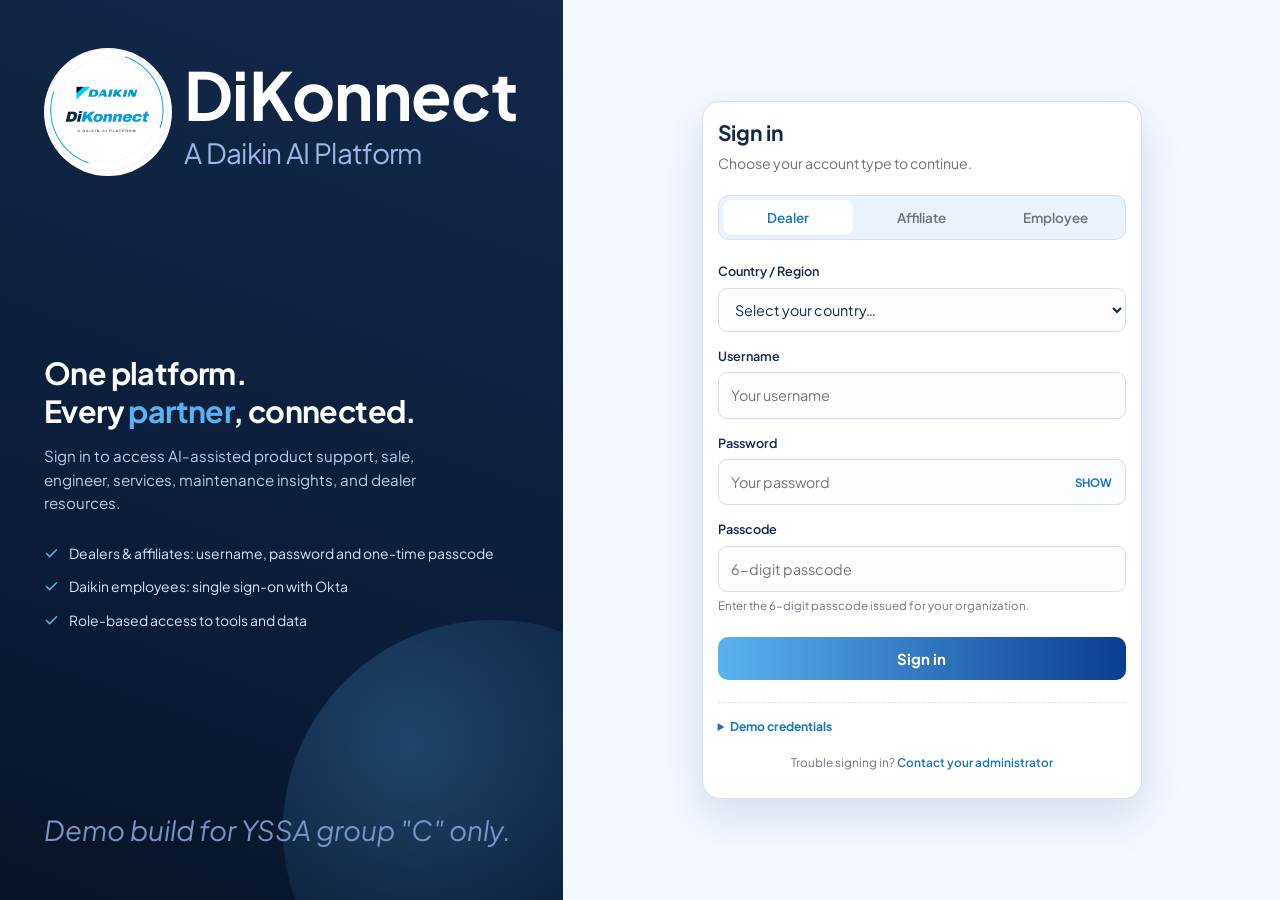
==== main.html @ e2aa7050 "init init" ====
<!DOCTYPE html>
<html lang="en">
<head>
<meta charset="UTF-8">
<meta name="viewport" content="width=device-width, initial-scale=1.0">
<title>DiKonnect — A Daikin AI Platform</title>
<link rel="stylesheet" href="css/main.css">
<link rel="manifest" href="manifest.json">
<meta name="theme-color" content="#13284A">
<link rel="apple-touch-icon" href="icons/icon-192.png">
</head>
<body>

<header class="navbar">
  <div class="nav-inner">

    <!-- logo + name, left -->
    <div class="brand">
      <img class="mark" src="sources/img/logo.png" alt="DiKonnect logo" width="36" height="36">
      <div class="txt">DiKonnect<span>A Daikin AI Platform</span></div>
    </div>

    <!-- menu -->
    <nav class="tabs" id="tabNav">
      <button data-view="dialogue" class="active">
        <svg width="17" height="17" viewBox="0 0 24 24" fill="none"><path d="M4 5h16v11H8l-4 4V5Z" stroke="currentColor" stroke-width="1.7" stroke-linejoin="round"/><path d="M8 9.5h8M8 12.5h5" stroke="currentColor" stroke-width="1.5" stroke-linecap="round"/></svg>
        Dialogue
      </button>
      <button data-view="pichon">
        <svg width="17" height="17" viewBox="0 0 24 24" fill="none"><rect x="5" y="7" width="14" height="11" rx="3" stroke="currentColor" stroke-width="1.7"/><path d="M12 4v3M9.5 12h.01M14.5 12h.01M9.5 15h5" stroke="currentColor" stroke-width="1.7" stroke-linecap="round"/></svg>
        Pichon-kun
      </button>
      <button data-view="compare">
        <svg width="17" height="17" viewBox="0 0 24 24" fill="none"><path d="M9 4v16M4 8h10M4 12h10M4 16h10M18 6l3 3-3 3" stroke="currentColor" stroke-width="1.7" stroke-linecap="round" stroke-linejoin="round"/></svg>
        DiCompare
      </button>
      <button data-view="daifind" class="emp-only">
        <svg width="17" height="17" viewBox="0 0 24 24" fill="none"><circle cx="10.5" cy="10.5" r="6" stroke="currentColor" stroke-width="1.8"/><path d="M19.5 19.5 15 15" stroke="currentColor" stroke-width="1.8" stroke-linecap="round"/></svg>
        DiFind
      </button>
      <button data-view="dashboard" class="emp-only">
        <svg width="17" height="17" viewBox="0 0 24 24" fill="none"><path d="M4 20V10M12 20V4M20 20v-7" stroke="currentColor" stroke-width="1.9" stroke-linecap="round"/></svg>
        Dashboard
      </button>
      <button data-view="report" class="emp-only">
        <svg width="17" height="17" viewBox="0 0 24 24" fill="none"><path d="M6 3h9l4 4v14H6V3Z" stroke="currentColor" stroke-width="1.7" stroke-linejoin="round"/><path d="M9 12h7M9 16h7M9 8h3" stroke="currentColor" stroke-width="1.5" stroke-linecap="round"/></svg>
        Report
      </button>
      <!-- mobile only: logout lives inside the menu -->
      <button type="button" class="menu-logout" id="menuLogoutBtn">
        <svg width="17" height="17" viewBox="0 0 24 24" fill="none"><path d="M15 12H4m0 0 3.5-3.5M4 12l3.5 3.5M10 4h8a2 2 0 0 1 2 2v12a2 2 0 0 1-2 2h-8" stroke="currentColor" stroke-width="1.8" stroke-linecap="round" stroke-linejoin="round"/></svg>
        Log out
      </button>
    </nav>

    <!-- profile, right -->
    <div class="nav-user">
      <div class="avatar" aria-hidden="true">
        <svg width="18" height="18" viewBox="0 0 24 24" fill="none"><circle cx="12" cy="8.2" r="3.4" stroke="currentColor" stroke-width="1.8"/><path d="M5.4 19.4c.9-3.1 3.5-4.8 6.6-4.8s5.7 1.7 6.6 4.8" stroke="currentColor" stroke-width="1.8" stroke-linecap="round"/></svg>
      </div>
      <div class="user-meta">
        <span class="user-name" id="userName">Guest</span>
        <span class="user-role" id="userRole">Not signed in</span>
      </div>
      <button type="button" class="logout-btn" id="logoutBtn">Log out</button>
      <button type="button" class="nav-toggle" id="navToggle" aria-label="Toggle menu" aria-expanded="false">
        <svg width="21" height="21" viewBox="0 0 24 24" fill="none"><path d="M4 7h16M4 12h16M4 17h16" stroke="currentColor" stroke-width="2" stroke-linecap="round"/></svg>
      </button>
    </div>

  </div>
</header>

<div class="app">
  <main>

    <!-- ============ 1. DEALER DIALOGUE ============ -->
    <section class="view active" id="view-dialogue">
      <div class="topline">
        <span class="eyebrow-black">DIKONNECT · COMMUNITY</span>
        <div class="grad-strip"></div>
      </div>
      <div class="title-row"><div class="badge"></div><h1>Dialogue</h1></div>
      <p class="intro">A dedicated communication platform where Daikin virtually connect: ask questions, share ideas and experiences, post photos and documents, answer each other — and search previous discussions before asking again. Practical knowledge stays in the platform, not locked inside individual businesses.</p>

      <div class="ask-bar">
        <button type="button" class="ask-toggle" id="askToggle" aria-expanded="false" aria-controls="askPanel">
          <span class="tgl-icon"><svg width="15" height="15" viewBox="0 0 24 24" fill="none"><path d="M12 5v14M5 12h14" stroke="currentColor" stroke-width="2.2" stroke-linecap="round"/></svg></span>
          <span id="askToggleLabel">Ask the community</span>
        </button>
      </div>

      <div class="panel ask-panel" id="askPanel">
          <h2>Ask the community</h2>
          <p class="lede">Your question is posted to all Daikin on the platform.</p>
          <form id="askForm">
            <label for="postingAs">Posting as</label>
            <input type="text" id="postingAs" value="Guest" disabled>

            <label for="askCat">Category</label>
            <select id="askCat">
              <option>Installation</option>
              <option>Service &amp; Errors</option>
              <option>Parts &amp; Piping</option>
              <option>General</option>
            </select>

            <label for="askTitle">Question title</label>
            <input type="text" id="askTitle" placeholder="e.g. Unusual installation issue on…" required>

            <label for="askBody">Details</label>
            <textarea id="askBody" placeholder="Describe the situation — who have seen something similar can respond."></textarea>

            <label for="askImage">Attach a photo (optional)</label>
            <div class="file-row">
              <img id="askPreview" class="thumb-preview" alt="">
              <input type="file" id="askImage" accept="image/*">
              <button type="button" id="askClear" class="clear-img">remove</button>
            </div>

            <button type="submit" class="primary">
              <svg width="16" height="16" viewBox="0 0 24 24" fill="none"><path d="M21 3 10 14M21 3l-7 18-3.5-7L3 10.5 21 3Z" stroke="currentColor" stroke-width="1.8" stroke-linejoin="round"/></svg>
              Post to Dialogue
            </button>
          </form>
      </div>

      <div class="panel">
        <h2>Discussions</h2>
        <p class="lede">Search previous discussions first — your question may already be answered.</p>
        <div class="dlg-toolbar">
          <div class="dlg-search">
            <svg width="15" height="15" viewBox="0 0 24 24" fill="none"><circle cx="10.5" cy="10.5" r="6" stroke="currentColor" stroke-width="1.8"/><path d="M19.5 19.5 15 15" stroke="currentColor" stroke-width="1.8" stroke-linecap="round"/></svg>
            <input type="text" id="dlgSearch" placeholder="Search previous discussions…">
          </div>
          <div class="filters" id="dlgFilters"></div>
        </div>
        <div class="threads" id="dlgThreads"></div>
      </div>
    </section>

    <!-- ============ 2. PICHON-KUN ============ -->
    <section class="view" id="view-pichon">
      <div class="topline">
        <span class="eyebrow-black">DIKONNECT · AI CHATBOT (HVAC)</span>
        <div class="grad-strip"></div>
      </div>
      <div class="title-row"><div class="badge"></div><h1>Pichon-kun — AI CHATBOT (HVAC)</h1></div>
      <!--<p class="intro">An AI chatbot designed specifically for Daikin products and HVAC questions. Unlike a general chatbot, Pichon-kun answers from Daikin's approved technical information — in simple English or your local language. Photos, model plates and error-code images as inputs are planned for future development.</p>-->
		<!--<p class="intro"><b>Connected sources</b> : Engineering Data books, Installation manuals, Service manuals &amp; fault-code procedures<br/><i>in simple English or your local language. Photos, model plates and error-code</i></p>-->
      <!--<div class="panel">
        <h2>Connected sources</h2>
        <p class="lede">Answers are grounded in the Daikin technical database.</p>
        <ul class="source-list">
          <li><svg width="15" height="15" viewBox="0 0 24 24" fill="none"><path d="M6 3h9l4 4v14H6V3Z" stroke="currentColor" stroke-width="1.7" stroke-linejoin="round"/></svg>Engineering Data books</li>
          <li><svg width="15" height="15" viewBox="0 0 24 24" fill="none"><path d="M6 3h9l4 4v14H6V3Z" stroke="currentColor" stroke-width="1.7" stroke-linejoin="round"/></svg>Installation manuals</li>
          <li><svg width="15" height="15" viewBox="0 0 24 24" fill="none"><path d="M6 3h9l4 4v14H6V3Z" stroke="currentColor" stroke-width="1.7" stroke-linejoin="round"/></svg>Service manuals &amp; fault-code procedures</li>
        </ul>
      </div>-->

      <!-- chat box: full width on desktop, unchanged on mobile -->
      <div class="panel chat-panel">
        <div class="chat-window" id="chatWindow"></div>

        <!-- quick suggestions in the signed-in user's language + English -->
        <div class="chat-suggestions my-sugg" id="mySuggestions"></div>

        <form class="chat-input-row" id="chatForm">
          <input type="text" id="chatInput" placeholder="Ask about Daikin products, models or error codes…" autocomplete="off">
          <button type="submit" class="primary chat-send">Send</button>
        </form>
      </div>

      <!-- suggested questions: below the chat box on every screen size -->
      <div class="sugg-box">
        <button type="button" class="sugg-toggle" id="suggToggle" aria-expanded="false" aria-controls="chatSuggestions">
          <span class="chev"><svg width="13" height="13" viewBox="0 0 24 24" fill="none"><path d="M9 5l7 7-7 7" stroke="currentColor" stroke-width="2.2" stroke-linecap="round" stroke-linejoin="round"/></svg></span>
          <span>Suggested questions</span>
          <span class="sugg-count" id="suggCount">0</span>
        </button>
        <div class="chat-suggestions" id="chatSuggestions"></div>
      </div>
    </section>

    <!-- ============ 3. DICOMPARE ============ -->
    <section class="view" id="view-compare">
      <div class="topline">
        <span class="eyebrow-black">DIKONNECT · COMPETITOR → DAIKIN COMPARISON</span>
        <div class="grad-strip"></div>
      </div>
      <div class="title-row"><div class="badge"></div><h1>DiCompare</h1></div>
      <p class="intro">Quickly identify the appropriate Daikin replacement for a competitor's equipment. DiCompare generates a clear comparison table a non-technical person can understand — and a customer-ready PDF you can hand over on the spot.</p>

      <div class="panel">
        <h2>Find the Daikin equivalent</h2>
        <p class="lede">Fill in the information: <em>“Brand, Model”</em> — or pick an example:</p>
        <div class="chat-suggestions" id="cmpExamples"></div>
        <form class="cmp-form" id="cmpForm">
          <input type="text" id="cmpInput" placeholder="Enter the competitor model to replace…">
          <button type="submit" class="primary">Generate comparison</button>
        </form>
        <div class="status-line" id="cmpStatus"></div>
      </div>

      <div class="cmp-result" id="cmpResult">
		<div class="takeaway">
          <div class="takeaway-icon">
            <svg width="20" height="20" viewBox="0 0 24 24" fill="none"><path d="M20 6L9 17l-5-5" stroke="currentColor" stroke-width="2.4" stroke-linecap="round" stroke-linejoin="round"/></svg>
          </div>
          <div class="takeaway-label">RECOMMENDED</div>
          <div class="takeaway-text" id="cmpVerdict">—</div>
		<!--<div class="takeaway-right">DiCompare</div>-->
        </div>
        <div class="panel">
          <h2>Why Daikin</h2>
          <div id="cmpAdv"></div>
        </div>
        <div class="panel">
          <div class="cmp-toolbar">
            <button type="button" class="btn-outline" id="cmpPrintBtn">Download customer PDF</button>
          </div>
          <h2 id="cmpHeading">Comparison</h2>
          <p class="lede">Specification comparison from published manufacturer data (demo dataset).</p>
          <div class="cmp-scroll"><table class="cmp" id="cmpTable"></table></div>
        </div>
		
        
      </div>
    </section>

    <!-- ============ 4. DIFIND ============ -->
    <section class="view" id="view-daifind">
      <div class="topline">
        <span class="eyebrow-black">DIKONNECT · ENGINEERING DATA SMART SEARCH</span>
        <div class="grad-strip"></div>
      </div>
      <div class="title-row"><div class="badge"></div><h1>DiFind</h1></div>
      <p class="intro">DiFind lets you simply ask for what you need — it searches the Daikin technical database, identifies the right document and model, locates the page, and produces a clean one-page extract.</p>

      <div class="panel">
        <h2>Smart search</h2>
        <p class="lede">Fill in the information: <em>“Model e.g. FTXM20UVMZ”</em>.</p>
        <form class="df-form" id="dfForm">
          <input type="text" id="dfInput" placeholder="Ask for a drawing, table or specification…">
          <button type="submit" class="primary">Find it</button>
        </form>

        <div class="pipeline" aria-hidden="true">
          <div class="node" id="dfN1">
            <div class="node-circle"><svg width="20" height="20" viewBox="0 0 24 24" fill="none"><circle cx="10.5" cy="10.5" r="6" stroke="currentColor" stroke-width="1.8"/><path d="M19.5 19.5 15 15" stroke="currentColor" stroke-width="1.8" stroke-linecap="round"/></svg></div>
            <span class="name">Search database</span>
          </div>
          <div class="track"></div>
          <div class="node" id="dfN2">
            <div class="node-circle"><svg width="20" height="20" viewBox="0 0 24 24" fill="none"><path d="M6 3h9l4 4v14H6V3Z" stroke="currentColor" stroke-width="1.7" stroke-linejoin="round"/></svg></div>
            <span class="name">Identify document</span>
          </div>
          <div class="track"></div>
          <div class="node" id="dfN3">
            <div class="node-circle"><svg width="20" height="20" viewBox="0 0 24 24" fill="none"><path d="M4 6h16M4 12h16M4 18h9" stroke="currentColor" stroke-width="1.8" stroke-linecap="round"/></svg></div>
            <span class="name">Locate model &amp; page</span>
          </div>
          <div class="track"></div>
          <div class="node" id="dfN4">
            <div class="node-circle"><svg width="20" height="20" viewBox="0 0 24 24" fill="none"><path d="M12 4v11m0 0 4-4m-4 4-4-4M5 20h14" stroke="currentColor" stroke-width="1.8" stroke-linecap="round" stroke-linejoin="round"/></svg></div>
            <span class="name">Extract 1-page PDF</span>
          </div>
        </div>
        <div class="status-line" id="dfStatus">Waiting for a search…</div>

        <div class="df-result" id="dfResult">
          <h3 id="dfTitle">Found it</h3>
          <dl class="df-grid" id="dfGrid"></dl>
          <div class="df-actions" id="dfActions"></div>
        </div>
      </div>

      <!--<div class="access-strip">Web platform for office, engineering &amp; design work · Mobile app for contractors and technicians on site</div>-->
    </section>

    <!-- ============ DASHBOARD (employees) ============ -->
    <section class="view" id="view-dashboard">
      <div class="topline">
        <span class="eyebrow-black">DIKONNECT · PLATFORM DASHBOARD</span>
        <div class="grad-strip"></div>
      </div>
      <div class="title-row"><div class="badge"></div><h1>Community activity</h1></div>
      <p class="intro">How the community is using Dialogue — what's being asked, where from, and what still needs an answer.</p>

      <div class="kpis" id="kpiRow"></div>

      <div class="dash-grid">
        <div class="panel">
          <h2>Discussions by country</h2>
          <p class="lede">Where questions and shared knowledge come from.</p>
          <div class="bars" id="bars"></div>
        </div>
        <div class="panel">
          <h2>By category</h2>
          <p class="lede">What the community talks about most.</p>
          <div class="donut-wrap">
            <div class="donut" id="donut">
              <div class="donut-center"><span class="n" id="donutTotal">0</span><span class="l">threads</span></div>
            </div>
            <ul class="donut-legend" id="donutLegend"></ul>
          </div>
        </div>
        <div class="panel">
          <h2>Top contributors</h2>
          <p class="lede">Posts and answers combined.</p>
          <ul class="legend-list" id="contribList"></ul>
        </div>
        <div class="panel">
          <h2>Needs attention</h2>
          <p class="lede">Open questions with no answer yet.</p>
          <ul class="legend-list" id="openList"></ul>
        </div>
      </div>
    </section>

    <!-- ============ REPORT (employees) ============ -->
    <section class="view" id="view-report">
      <div class="topline">
        <span class="eyebrow-black">DIKONNECT · COMMUNITY REPORT</span>
        <div class="grad-strip"></div>
      </div>
      <div class="title-row"><div class="badge"></div><h1>Community report</h1></div>
      <p class="intro">A written summary generated from the live community data, ready to print or save as PDF.</p>

      <div class="report-toolbar">
        <button type="button" class="btn-outline" id="printBtn">Print / save as PDF</button>
      </div>
      <div class="panel" id="reportBody"></div>
      
    </section>

  </main>
</div>

<script src="js/main.js"></script>
<script src="js/pwa.js"></script>
</body>
</html>
---- css/main.css ----
@import url('https://fonts.googleapis.com/css2?family=Plus+Jakarta+Sans:wght@400;500;600;700;800&display=swap');

  :root{
    --grad-light:#5AB2F0;
    --grad-dark:#0B3D91;
    --navy:#13284A;
    --eyebrow-blue:#1B75BB;
    --border-gray:#D7DEEA;
    --icon-blue:#2F7DD1;
    --gray-text:#6B7280;
    --bg:#F4F8FF;
    --white:#FFFFFF;
    --green:#1B9169;
    --green-soft:#E1F5EC;
    --amber:#C1791D;
    --amber-soft:#FCF0DD;
    --sky:#EAF2FE;
    --shadow-sm:0 1px 2px rgba(19,34,66,.05);
  }
  *{box-sizing:border-box;}
  body{
    margin:0;background:var(--bg);color:var(--navy);
    font-family:"Plus Jakarta Sans",-apple-system,"Segoe UI",Roboto,Helvetica,Arial,sans-serif;
    line-height:1.55;-webkit-font-smoothing:antialiased;
  }
  button{font-family:inherit;}
  h1,h2,h3{font-family:"Plus Jakarta Sans",sans-serif;}

  .app{min-height:calc(100vh - 62px);}

  /* ---------- top nav bar ---------- */
  .navbar{
    position:sticky;top:0;z-index:50;
    background:linear-gradient(90deg,var(--navy) 0%,#0A1C38 100%);
    color:#fff;box-shadow:0 2px 12px rgba(10,28,56,.28);
  }
  .nav-inner{
    max-width:1280px;margin:0 auto;padding:0 20px;position:relative;
    display:flex;align-items:center;gap:20px;min-height:60px;
  }
  .brand{display:flex;align-items:center;gap:10px;flex:0 0 auto;}
  img.mark{border-radius:50%;background:#fff;object-fit:cover;flex:0 0 auto;}
  .brand .txt{font-weight:700;font-size:1.02rem;line-height:1.15;letter-spacing:-0.01em;}
  .brand .txt span{display:block;font-weight:400;font-size:0.66rem;color:#9FB6E8;margin-top:1px;}

  nav.tabs{display:flex;align-items:center;gap:4px;flex:1;min-width:0;}
  nav.tabs button{
    display:flex;align-items:center;gap:8px;position:relative;
    background:none;border:none;color:#C3D5F5;
    padding:9px 12px;border-radius:9px;
    font-size:0.85rem;font-weight:500;cursor:pointer;white-space:nowrap;
    transition:background .18s,color .18s;
  }
  nav.tabs button svg{flex:0 0 auto;opacity:0.85;}
  nav.tabs button:hover{background:rgba(255,255,255,0.07);color:#fff;}
  nav.tabs button.active{background:rgba(255,255,255,0.12);color:#fff;}
  nav.tabs button.active::after{
    content:"";position:absolute;left:12px;right:12px;bottom:3px;height:2px;
    background:var(--grad-light);border-radius:2px;
  }
  nav.tabs button.hidden-role{display:none!important;}
  /* logout inside the menu: mobile only, shown via the 900px media query */
  nav.tabs .menu-logout{display:none;color:#FF7B7B;}
  nav.tabs .menu-logout:hover{background:rgba(229,72,77,0.16);color:#FF9B9B;}

  /* profile, right side of nav bar */
  .nav-user{display:flex;align-items:center;gap:10px;margin-left:auto;flex:0 0 auto;min-width:0;}
  .avatar{
    width:34px;height:34px;border-radius:50%;flex:0 0 auto;
    background:rgba(255,255,255,0.1);border:1px solid rgba(255,255,255,0.25);
    color:#DCEAFC;display:flex;align-items:center;justify-content:center;
  }
  .user-meta{min-width:0;}
  .user-name{display:block;font-size:0.82rem;font-weight:700;color:#fff;line-height:1.2;
    white-space:nowrap;overflow:hidden;text-overflow:ellipsis;max-width:190px;}
  .user-role{display:block;font-size:0.66rem;color:#9FB6E8;text-transform:capitalize;
    white-space:nowrap;overflow:hidden;text-overflow:ellipsis;max-width:190px;}
  .logout-btn{
    margin-left:4px;font:inherit;font-size:0.76rem;font-weight:700;
    color:#DCEAFC;background:rgba(255,255,255,0.08);border:1px solid rgba(255,255,255,0.28);
    border-radius:9px;padding:7px 13px;cursor:pointer;white-space:nowrap;
    transition:background .15s,color .15s,border-color .15s;
  }
  .logout-btn:hover{background:#fff;border-color:#fff;color:var(--navy);}
  .nav-toggle{
    display:none;background:none;border:none;color:#fff;cursor:pointer;
    padding:8px;border-radius:8px;flex:0 0 auto;
  }
  .nav-toggle:hover{background:rgba(255,255,255,0.1);}

  main{padding:30px 36px 64px;max-width:1200px;margin:0 auto;}
  .view{display:none;}
  .view.active{display:block;}

  /* ---------- page header ---------- */
  .topline{display:flex;align-items:center;gap:18px;margin-bottom:18px;}
  .eyebrow-black{font-size:0.8rem;font-weight:700;color:#111827;white-space:nowrap;}
  .grad-strip{flex:1;height:22px;border-radius:3px;
    background:linear-gradient(90deg,var(--grad-light),var(--grad-dark));}
  .eyebrow-blue{font-size:0.85rem;font-weight:700;color:var(--eyebrow-blue);
    letter-spacing:0.01em;margin-bottom:10px;}
  .title-row{display:flex;align-items:center;gap:18px;margin-bottom:14px;}
  .badge{
    width:56px;height:56px;border-radius:12px;flex:0 0 auto;
    background:var(--grad-dark);color:#fff;font-weight:800;font-size:1.5rem;
    display:flex;align-items:center;justify-content:center;
  }
  .title-row h1{margin:0;font-size:1.6rem;letter-spacing:-0.015em;color:var(--navy);}
  .intro{color:var(--gray-text);font-size:0.94rem;margin:0 0 26px;max-width:720px;}

  /* ---------- panels & forms ---------- */
  .panel{
    background:var(--white);border:1px solid var(--border-gray);border-radius:16px;
    padding:22px;box-shadow:var(--shadow-sm);margin-bottom:20px;
  }
  h2{font-size:1.05rem;margin:0 0 4px;color:var(--eyebrow-blue);font-weight:700;letter-spacing:-0.005em;}
  .lede{color:var(--gray-text);font-size:0.87rem;margin:0 0 16px;max-width:680px;}

  label{display:block;font-size:0.79rem;font-weight:600;color:var(--navy);margin:14px 0 6px;}
  form label:first-of-type{margin-top:0;}
  select, input[type=text], textarea{
    width:100%;font:inherit;font-size:0.89rem;
    padding:10px 12px;border:1.5px solid var(--border-gray);border-radius:9px;
    background:#FBFDFF;color:var(--navy);transition:border-color .15s,background .15s;
  }
  select:disabled, input:disabled{background:var(--sky);color:var(--navy);opacity:1;}
  select:focus, input:focus, textarea:focus, button:focus-visible{
    outline:none;border-color:var(--grad-light);background:#fff;
    box-shadow:0 0 0 3px rgba(90,178,240,.18);
  }
  textarea{resize:vertical;min-height:64px;}

  .file-row{
    display:flex;align-items:center;gap:10px;
    border:1.5px dashed #B9CDF2;border-radius:10px;
    padding:10px 12px;margin-top:6px;background:#FBFDFF;
  }
  .file-row input[type=file]{font-size:0.78rem;max-width:100%;color:var(--gray-text);}
  .thumb-preview{width:42px;height:42px;border-radius:8px;object-fit:cover;
    border:1px solid var(--border-gray);display:none;flex:0 0 auto;}
  .clear-img{font-size:0.75rem;color:var(--eyebrow-blue);background:none;border:none;
    cursor:pointer;text-decoration:underline;display:none;}

  button.primary{
    margin-top:18px;width:100%;
    background:linear-gradient(135deg,var(--grad-light),var(--grad-dark));color:#fff;border:none;
    padding:12px;border-radius:10px;font-size:0.93rem;font-weight:700;cursor:pointer;
    box-shadow:0 8px 18px rgba(11,61,145,.24);
    transition:transform .12s, box-shadow .12s;
    display:flex;align-items:center;justify-content:center;gap:8px;
  }
  button.primary:hover{transform:translateY(-1px);}
  button.primary:disabled{background:#AFC3EC;box-shadow:none;cursor:default;transform:none;}

  .btn-outline{
    background:#fff;border:1.5px solid var(--grad-light);color:var(--grad-dark);
    padding:9px 16px;border-radius:10px;font-size:0.85rem;font-weight:700;cursor:pointer;
    transition:background .15s;white-space:nowrap;
  }
  .btn-outline:hover{background:var(--sky);}

  .two-col{display:grid;grid-template-columns:380px 1fr;gap:20px;align-items:start;}

  /* ---------- Dealer Dialogue ---------- */
  .ask-bar{display:flex;justify-content:flex-end;margin-bottom:16px;}
  .ask-toggle{
    display:inline-flex;align-items:center;gap:9px;
    background:linear-gradient(135deg,var(--grad-light),var(--grad-dark));color:#fff;
    border:none;border-radius:10px;padding:11px 18px;
    font-size:0.88rem;font-weight:700;cursor:pointer;
    box-shadow:0 8px 18px rgba(11,61,145,.24);
    transition:transform .12s;
  }
  .ask-toggle:hover{transform:translateY(-1px);}
  .ask-toggle .tgl-icon{transition:transform .2s;display:flex;}
  .ask-toggle.open .tgl-icon{transform:rotate(45deg);}
  .ask-panel{display:none;}
  .ask-panel.open{display:block;animation:slideIn .25s ease;}
  @keyframes slideIn{0%{opacity:0;transform:translateY(-8px);}100%{opacity:1;transform:none;}}

  .dlg-toolbar{display:flex;gap:10px;flex-wrap:wrap;align-items:center;margin-bottom:14px;}
  .dlg-search{flex:1;min-width:220px;position:relative;}
  .dlg-search input{padding-left:38px;}
  .dlg-search svg{position:absolute;left:12px;top:50%;transform:translateY(-50%);color:var(--gray-text);}
  .filters{display:flex;gap:8px;flex-wrap:wrap;}
  .filters button{
    font:inherit;font-size:0.78rem;font-weight:600;
    border:1.5px solid var(--border-gray);background:#fff;color:var(--gray-text);
    padding:7px 13px;border-radius:999px;cursor:pointer;transition:all .15s;white-space:nowrap;
  }
  .filters button:hover{border-color:var(--grad-light);color:var(--eyebrow-blue);}
  .filters button.active{background:var(--navy);border-color:var(--navy);color:#fff;}

  .threads{display:grid;gap:13px;}
  .thread{
    background:var(--white);border:1px solid var(--border-gray);border-radius:14px;
    padding:16px 18px;transition:box-shadow .15s,border-color .15s;
  }
  .thread:hover{box-shadow:0 10px 22px rgba(19,34,66,.08);border-color:#BFD5F5;}
  .thread.enter{animation:pop .6s ease;}
  @keyframes pop{0%{background:#E4F4EC;}100%{background:var(--white);}}
  .thread-head{display:flex;align-items:center;gap:10px;flex-wrap:wrap;margin-bottom:8px;}
  .t-avatar{
    width:34px;height:34px;border-radius:50%;flex:0 0 auto;
    background:var(--sky);color:var(--eyebrow-blue);
    display:flex;align-items:center;justify-content:center;
  }
  .t-meta{min-width:0;flex:1;}
  .t-author{display:block;font-size:0.83rem;font-weight:700;line-height:1.25;}
  .t-sub{display:block;font-size:0.72rem;color:var(--gray-text);}
  .cat-tag{font-size:0.68rem;font-weight:700;color:var(--eyebrow-blue);background:var(--sky);
    padding:5px 10px;border-radius:7px;white-space:nowrap;}
  .status-badge{font-size:0.7rem;font-weight:700;padding:5px 11px;border-radius:999px;white-space:nowrap;}
  .status-badge.answered{background:var(--green-soft);color:var(--green);}
  .status-badge.open{background:var(--amber-soft);color:var(--amber);}
  .thread h3{margin:0 0 6px;font-size:0.98rem;letter-spacing:-0.005em;}
  .thread .t-body{margin:0;font-size:0.86rem;color:#3D4A63;}
  .t-photo{margin-top:10px;max-width:280px;width:100%;border-radius:10px;border:1px solid var(--border-gray);display:block;}
  .thread-actions{margin-top:12px;}
  .replies-toggle{
    font:inherit;font-size:0.78rem;font-weight:700;color:var(--eyebrow-blue);
    background:var(--sky);border:1px solid var(--border-gray);border-radius:999px;
    padding:6px 13px;cursor:pointer;transition:background .15s;
  }
  .replies-toggle:hover{background:#DCEAFC;}
  .replies{display:none;margin-top:12px;border-top:1px dashed var(--border-gray);padding-top:12px;}
  .replies.open{display:block;}
  .reply{
    display:flex;gap:10px;align-items:flex-start;
    background:#FAFCFF;border:1px solid #E4ECF8;border-radius:11px;
    padding:10px 13px;margin-bottom:9px;
  }
  .reply .t-avatar{width:28px;height:28px;}
  .reply-body{min-width:0;}
  .reply-who{font-size:0.74rem;font-weight:700;}
  .reply-who span{font-weight:500;color:var(--gray-text);}
  .reply-text{font-size:0.83rem;margin:3px 0 0;color:#3D4A63;}
  .reply-form{display:flex;gap:9px;margin-top:10px;}
  .reply-form input{flex:1;}
  .reply-form button{
    margin:0;width:auto;padding:0 16px;font-size:0.82rem;font-weight:700;border:none;border-radius:9px;
    background:linear-gradient(135deg,var(--grad-light),var(--grad-dark));color:#fff;cursor:pointer;
  }

  /* ---------- Pichon-kun chat ---------- */
  .chat-panel{display:flex;flex-direction:column;height:560px;}
  .chat-window{flex:1;overflow-y:auto;display:flex;flex-direction:column;gap:12px;padding:6px 4px 12px;}
  .chat-msg{display:flex;gap:10px;align-items:flex-start;max-width:82%;}
  .chat-msg.user{align-self:flex-end;flex-direction:row-reverse;}
  .chat-avatar{
    width:30px;height:30px;border-radius:9px;flex:0 0 auto;
    display:flex;align-items:center;justify-content:center;font-weight:800;font-size:0.72rem;color:#fff;
  }
  .chat-avatar.bot{background:linear-gradient(135deg,var(--grad-light),var(--grad-dark));}
  .chat-avatar.user{background:var(--navy);}
  .chat-bubble{
    padding:10px 14px;border-radius:14px;font-size:0.87rem;line-height:1.5;
    border:1px solid var(--border-gray);background:#FAFCFF;color:var(--navy);
  }
  .chat-msg.user .chat-bubble{
    background:linear-gradient(135deg,var(--grad-light),var(--grad-dark));color:#fff;border:none;
  }
  .chat-bubble ul, .chat-bubble ol{margin:6px 0 0;padding-left:18px;}
  .chat-bubble .src{display:block;margin-top:8px;font-size:0.72rem;color:var(--gray-text);}
  .chat-suggestions{display:flex;gap:7px;flex-wrap:wrap;margin:6px 0 3px;}
  .chat-suggestions button{
    font:inherit;font-size:0.76rem;font-weight:600;color:var(--eyebrow-blue);
    background:var(--sky);border:1px solid var(--border-gray);border-radius:999px;
    padding:6px 12px;cursor:pointer;transition:background .15s;text-align:left;
  }
  .chat-suggestions button:hover{background:#DCEAFC;}

  /* suggestions collapse behind a toggle */
  .sugg-box{align-self:start;}
  .sugg-toggle{
    display:inline-flex;align-items:center;gap:8px;
    font:inherit;font-size:0.8rem;font-weight:700;color:var(--eyebrow-blue);
    background:var(--sky);border:1px solid var(--border-gray);border-radius:999px;
    padding:8px 15px;cursor:pointer;transition:background .15s;
  }
  .sugg-toggle:hover{background:#DCEAFC;}
  .sugg-toggle .chev{display:flex;transition:transform .2s;}
  .sugg-toggle.open .chev{transform:rotate(90deg);}
  .sugg-count{
    background:var(--grad-dark);color:#fff;border-radius:999px;
    font-size:0.66rem;font-weight:800;padding:1px 8px;line-height:1.6;
  }
  #chatSuggestions{display:none;margin-top:10px;}
  #chatSuggestions.open{display:flex;animation:slideIn .2s ease;}

  /* personal quick suggestions (login language + English), always visible */
  .my-sugg{margin:8px 0 10px;}
  .my-sugg:empty{display:none;}
  .chat-input-row{display:flex;gap:10px;}
  .chat-input-row input{flex:1;}
  .chat-input-row button.chat-send{margin-top:0;width:auto;padding:0 20px;white-space:nowrap;flex:0 0 auto;}

  .source-list{list-style:none;margin:8px 0 0;padding:0;font-size:0.83rem;}
  .source-list li{display:flex;gap:9px;align-items:flex-start;padding:6px 0;color:#3D4A63;}
  .source-list svg{flex:0 0 auto;margin-top:3px;color:var(--icon-blue);}
  .source-list a{color:var(--eyebrow-blue);font-weight:600;}

  /* ---------- DiCompare ---------- */
  .cmp-form{display:flex;gap:10px;flex-wrap:wrap;}
  .cmp-form input{flex:1;min-width:240px;}
  .cmp-form button{margin:0;width:auto;padding:0 22px;flex:0 0 auto;}
  .cmp-result{display:none;}
  .cmp-result.show{display:block;}
  .cmp-toolbar{display:flex;justify-content:flex-end;gap:10px;margin-bottom:14px;}
  table.cmp{width:100%;border-collapse:collapse;font-size:0.86rem;}
  table.cmp th, table.cmp td{padding:11px 12px;border-bottom:1px solid var(--border-gray);text-align:left;vertical-align:top;}
  table.cmp thead th{font-size:0.78rem;color:var(--gray-text);border-bottom:2px solid var(--border-gray);}
  table.cmp thead th.dk, table.cmp td.dk{background:var(--sky);}
  table.cmp thead th.dk{color:var(--grad-dark);font-size:0.82rem;}
  table.cmp td.dk{font-weight:600;color:var(--grad-dark);}
  table.cmp td:first-child{font-weight:600;color:var(--navy);white-space:nowrap;}
  table.cmp tr:last-child td{border-bottom:none;}
  .adv{display:flex;gap:9px;align-items:flex-start;padding:7px 0;font-size:0.86rem;color:#3D4A63;}
  .adv svg{flex:0 0 auto;margin-top:4px;color:var(--green);}

  .takeaway{
    display:flex;align-items:center;gap:16px;
    background:linear-gradient(90deg,var(--grad-light),var(--grad-dark));
    border-radius:14px;padding:16px 20px;color:#fff;margin-top:4px;
  }
  .takeaway-icon{
    width:40px;height:40px;border-radius:50%;background:#fff;flex:0 0 auto;
    display:flex;align-items:center;justify-content:center;color:var(--grad-dark);
  }
  .takeaway-label{font-size:0.72rem;font-weight:800;letter-spacing:0.04em;white-space:nowrap;opacity:0.9;}
  .takeaway-text{font-size:1.0rem;font-weight:700;flex:1;}
  .takeaway-right{background:rgba(0,0,0,0.18);border-radius:8px;padding:8px 14px;
    font-size:0.8rem;font-weight:700;white-space:nowrap;}

  /* ---------- DiFind ---------- */
  .df-form{display:flex;gap:10px;flex-wrap:wrap;}
  .df-form input{flex:1;min-width:240px;}
  .df-form button{margin:0;width:auto;padding:0 22px;flex:0 0 auto;}
  .pipeline{display:flex;align-items:flex-start;justify-content:space-between;gap:4px;margin:18px 0 8px;}
  .node{flex:1;text-align:center;display:flex;flex-direction:column;align-items:center;gap:8px;}
  .node-circle{
    width:52px;height:52px;border-radius:50%;
    display:flex;align-items:center;justify-content:center;
    background:var(--sky);border:2px solid var(--border-gray);
    transition:background .3s,border-color .3s,box-shadow .3s;color:var(--icon-blue);
  }
  .node .name{font-size:0.78rem;font-weight:700;color:var(--navy);}
  .node.active .node-circle{background:var(--white);border-color:var(--grad-light);
    box-shadow:0 0 0 5px rgba(90,178,240,.18);color:var(--grad-dark);}
  .node.done .node-circle{background:var(--green-soft);border-color:var(--green);color:var(--green);}
  .track{flex:0 0 auto;width:34px;height:2px;background:var(--border-gray);margin-top:25px;border-radius:2px;}
  .status-line{text-align:center;font-size:0.85rem;color:var(--gray-text);min-height:22px;margin:2px 0 4px;}

  .df-result{
    display:none;margin-top:12px;border:1px solid var(--green);background:var(--green-soft);
    border-radius:13px;padding:16px 18px;
  }
  .df-result.show{display:block;}
  .df-result h3{margin:0 0 8px;font-size:0.98rem;color:var(--navy);}
  .df-grid{display:grid;grid-template-columns:auto 1fr;gap:5px 16px;font-size:0.85rem;margin:0 0 12px;}
  .df-grid dt{font-weight:700;color:var(--navy);}
  .df-grid dd{margin:0;color:#3D4A63;}
  .df-actions{display:flex;gap:10px;flex-wrap:wrap;}
  .df-actions a{
    display:inline-flex;align-items:center;gap:8px;text-decoration:none;
    background:linear-gradient(135deg,var(--grad-light),var(--grad-dark));color:#fff;
    padding:10px 16px;border-radius:10px;font-size:0.84rem;font-weight:700;
  }
  .df-actions a.secondary{background:#fff;color:var(--grad-dark);border:1.5px solid var(--grad-light);}

  .access-strip{
    margin-top:16px;border-radius:999px;padding:12px 18px;text-align:center;
    background:linear-gradient(90deg,var(--grad-light),var(--grad-dark));
    color:#fff;font-weight:700;font-size:0.9rem;letter-spacing:0.01em;
  }

  /* ---------- Dashboard ---------- */
  .kpis{display:grid;grid-template-columns:repeat(4,1fr);gap:16px;margin-bottom:22px;}
  .kpi{
    background:var(--white);border:1px solid var(--border-gray);border-radius:16px;
    padding:18px 20px;display:flex;align-items:center;gap:14px;box-shadow:var(--shadow-sm);
  }
  .kpi-icon{width:42px;height:42px;border-radius:12px;flex:0 0 auto;
    display:flex;align-items:center;justify-content:center;}
  .kpi .n{font-size:1.5rem;font-weight:800;color:var(--navy);line-height:1.1;}
  .kpi .l{font-size:0.77rem;color:var(--gray-text);margin-top:2px;}

  .dash-grid{display:grid;grid-template-columns:1.15fr 1fr;gap:20px;}
  .dash-grid .panel{margin-bottom:0;}
  .bars{display:flex;flex-direction:column;gap:11px;}
  .bar-row{display:grid;grid-template-columns:112px 1fr 28px;align-items:center;gap:10px;font-size:0.82rem;}
  .bar-track{background:var(--sky);border-radius:6px;height:11px;overflow:hidden;}
  .bar-fill{height:100%;background:linear-gradient(90deg,var(--grad-light),var(--grad-dark));
    border-radius:6px;transition:width .6s;}

  .donut-wrap{display:flex;align-items:center;gap:24px;}
  .donut{position:relative;width:136px;height:136px;border-radius:50%;flex:0 0 auto;
    box-shadow:0 4px 18px rgba(19,34,66,.08);}
  .donut::after{content:"";position:absolute;inset:24px;background:var(--white);border-radius:50%;}
  .donut-center{position:absolute;inset:0;display:flex;align-items:center;justify-content:center;
    flex-direction:column;z-index:1;}
  .donut-center .n{font-size:1.25rem;font-weight:800;color:var(--navy);}
  .donut-center .l{font-size:0.62rem;color:var(--gray-text);}
  .donut-legend{list-style:none;margin:0;padding:0;font-size:0.83rem;}
  .donut-legend li{display:flex;align-items:center;gap:9px;padding:6px 0;font-weight:500;}
  .dot{width:9px;height:9px;border-radius:50%;flex:0 0 auto;}

  .legend-list{list-style:none;margin:0;padding:0;font-size:0.85rem;}
  .legend-list li{display:flex;justify-content:space-between;align-items:center;gap:12px;padding:9px 0;
    border-bottom:1px solid var(--border-gray);}
  .legend-list li:last-child{border-bottom:none;}
  .legend-list .k{color:var(--navy);display:flex;align-items:center;gap:10px;min-width:0;}
  .legend-list .rank{
    width:22px;height:22px;border-radius:7px;background:var(--sky);color:var(--eyebrow-blue);
    font-size:0.72rem;font-weight:800;display:flex;align-items:center;justify-content:center;flex:0 0 auto;
  }
  .legend-list .v{font-weight:800;color:var(--navy);white-space:nowrap;}

  /* ---------- Report ---------- */
  .report-toolbar{display:flex;justify-content:flex-end;gap:10px;margin-bottom:16px;}
  #reportBody p{font-size:0.93rem;margin:0 0 14px;}
  #reportBody table{width:100%;border-collapse:collapse;font-size:0.83rem;margin-top:8px;}
  #reportBody th{text-align:left;color:var(--gray-text);font-weight:700;
    border-bottom:2px solid var(--border-gray);padding:9px 8px;}
  #reportBody td{border-bottom:1px solid var(--border-gray);padding:9px 8px;vertical-align:top;}
  #reportBody tr:hover td{background:#FAFCFF;}

  /* ---------- responsive ---------- */
  @media (max-width:1150px) and (min-width:901px){
    nav.tabs button{padding:9px 9px;font-size:0.8rem;}
    nav.tabs button svg{display:none;}
    .user-name,.user-role{max-width:130px;}
    main{padding:26px 24px 56px;}
  }

  /* mobile: menu collapses behind the hamburger */
  @media (max-width:900px){
    .nav-inner{gap:12px;padding:0 14px;}
    .brand .txt span{display:none;}
    .nav-toggle{display:flex;align-items:center;justify-content:center;}
    nav.tabs{
      display:none;position:absolute;top:100%;left:0;right:0;
      flex-direction:column;align-items:stretch;gap:2px;
      background:#0A1C38;padding:10px 14px 14px;
      border-top:1px solid rgba(255,255,255,0.08);
      box-shadow:0 14px 26px rgba(10,28,56,.4);
    }
    nav.tabs.open{display:flex;}
    nav.tabs button{padding:12px 14px;border-radius:10px;}
    nav.tabs button.active::after{display:none;}
    /* logout moves into the menu on mobile, in red */
    .nav-user .logout-btn{display:none;}
    nav.tabs .menu-logout{
      display:flex;color:#FF7B7B;font-weight:700;
      margin-top:6px;padding-top:14px;
      border-top:1px solid rgba(255,255,255,0.12);border-radius:0 0 10px 10px;
    }
    .two-col,.dash-grid,.kpis{grid-template-columns:1fr;}
    .dash-grid .panel{margin-bottom:0;}
    main{padding:20px;}
    .takeaway{flex-wrap:wrap;}
    .chat-panel{height:70vh;}
  }

  /* phone */
  @media (max-width:560px){
    main{padding:16px 14px 48px;}
    .user-meta{display:none;}
    .title-row{gap:12px;}
    .title-row h1{font-size:1.22rem;}
    .badge{width:44px;height:44px;font-size:1.15rem;border-radius:10px;}
    .intro{font-size:0.77rem;}
    .panel{padding:16px 14px;border-radius:13px;}
    .ask-bar{justify-content:stretch;}
    .ask-toggle{width:100%;justify-content:center;}
    .thread{padding:13px 14px;}
    .node-circle{width:40px;height:40px;}
    .node-circle svg{width:16px;height:16px;}
    .node .name{font-size:0.68rem;}
    .track{width:12px;margin-top:19px;}
    .donut-wrap{flex-direction:column;gap:14px;}
    .bar-row{grid-template-columns:88px 1fr 26px;font-size:0.76rem;}
    .kpi{padding:14px 16px;}
    .chat-msg{max-width:92%;}
    .chat-suggestions button{font-size:0.72rem;padding:5px 10px;}
    .takeaway{padding:14px 16px;}
    .takeaway-text{font-size:0.9rem;}
    .access-strip{border-radius:16px;font-size:0.8rem;padding:10px 14px;}
    .report-toolbar,.cmp-toolbar{justify-content:stretch;}
    .report-toolbar .btn-outline,.cmp-toolbar .btn-outline{flex:1;}
    #reportBody{overflow-x:auto;}
    #reportBody table{min-width:520px;}
    .cmp-scroll{overflow-x:auto;}
    table.cmp{min-width:520px;}
  }
  @media (prefers-reduced-motion:reduce){*{animation:none!important;transition:none!important;}}

  @media print{
    .navbar, .report-toolbar, .cmp-toolbar, nav.tabs{display:none!important;}
    .app{display:block;}
    main{padding:0;max-width:none;}
    .view{display:none!important;}
    .view.printing{display:block!important;}
  }
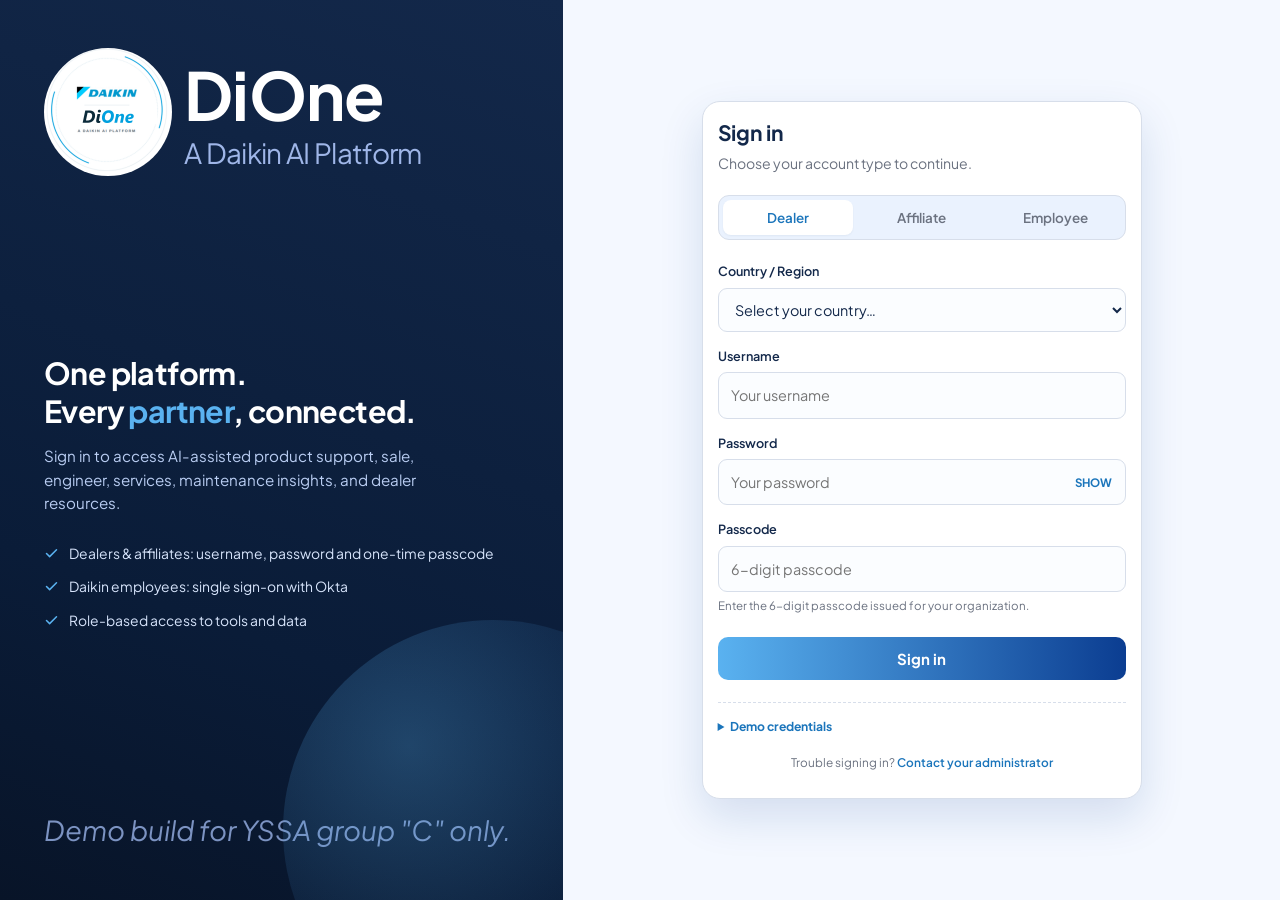
==== commit 73980ee2: "change to dione change to dione" ====
--- a/main.html
+++ b/main.html
@@ -3,7 +3,7 @@
 <head>
 <meta charset="UTF-8">
 <meta name="viewport" content="width=device-width, initial-scale=1.0">
-<title>DiKonnect — A Daikin AI Platform</title>
+<title>DiOne — A Daikin AI Platform</title>
 <link rel="stylesheet" href="css/main.css">
 <link rel="manifest" href="manifest.json">
 <meta name="theme-color" content="#13284A">
@@ -16,8 +16,8 @@
 
     <!-- logo + name, left -->
     <div class="brand">
-      <img class="mark" src="sources/img/logo.png" alt="DiKonnect logo" width="36" height="36">
-      <div class="txt">DiKonnect<span>A Daikin AI Platform</span></div>
+      <img class="mark" src="sources/img/logo.png" alt="DiOne logo" width="36" height="36">
+      <div class="txt">DiOne<span>A Daikin AI Platform</span></div>
     </div>
 
     <!-- menu -->
@@ -77,7 +77,7 @@
     <!-- ============ 1. DEALER DIALOGUE ============ -->
     <section class="view active" id="view-dialogue">
       <div class="topline">
-        <span class="eyebrow-black">DIKONNECT · COMMUNITY</span>
+        <span class="eyebrow-black">DIONE · COMMUNITY</span>
         <div class="grad-strip"></div>
       </div>
       <div class="title-row"><div class="badge"></div><h1>Dialogue</h1></div>
@@ -142,7 +142,7 @@
     <!-- ============ 2. PICHON-KUN ============ -->
     <section class="view" id="view-pichon">
       <div class="topline">
-        <span class="eyebrow-black">DIKONNECT · AI CHATBOT (HVAC)</span>
+        <span class="eyebrow-black">DIONE · AI CHATBOT (HVAC)</span>
         <div class="grad-strip"></div>
       </div>
       <div class="title-row"><div class="badge"></div><h1>Pichon-kun — AI CHATBOT (HVAC)</h1></div>
@@ -185,7 +185,7 @@
     <!-- ============ 3. DICOMPARE ============ -->
     <section class="view" id="view-compare">
       <div class="topline">
-        <span class="eyebrow-black">DIKONNECT · COMPETITOR → DAIKIN COMPARISON</span>
+        <span class="eyebrow-black">DIONE · COMPETITOR → DAIKIN COMPARISON</span>
         <div class="grad-strip"></div>
       </div>
       <div class="title-row"><div class="badge"></div><h1>DiCompare</h1></div>
@@ -231,7 +231,7 @@
     <!-- ============ 4. DIFIND ============ -->
     <section class="view" id="view-daifind">
       <div class="topline">
-        <span class="eyebrow-black">DIKONNECT · ENGINEERING DATA SMART SEARCH</span>
+        <span class="eyebrow-black">DIONE · ENGINEERING DATA SMART SEARCH</span>
         <div class="grad-strip"></div>
       </div>
       <div class="title-row"><div class="badge"></div><h1>DiFind</h1></div>
@@ -281,7 +281,7 @@
     <!-- ============ DASHBOARD (employees) ============ -->
     <section class="view" id="view-dashboard">
       <div class="topline">
-        <span class="eyebrow-black">DIKONNECT · PLATFORM DASHBOARD</span>
+        <span class="eyebrow-black">DIONE · PLATFORM DASHBOARD</span>
         <div class="grad-strip"></div>
       </div>
       <div class="title-row"><div class="badge"></div><h1>Community activity</h1></div>
@@ -321,7 +321,7 @@
     <!-- ============ REPORT (employees) ============ -->
     <section class="view" id="view-report">
       <div class="topline">
-        <span class="eyebrow-black">DIKONNECT · COMMUNITY REPORT</span>
+        <span class="eyebrow-black">DIONE · COMMUNITY REPORT</span>
         <div class="grad-strip"></div>
       </div>
       <div class="title-row"><div class="badge"></div><h1>Community report</h1></div>
